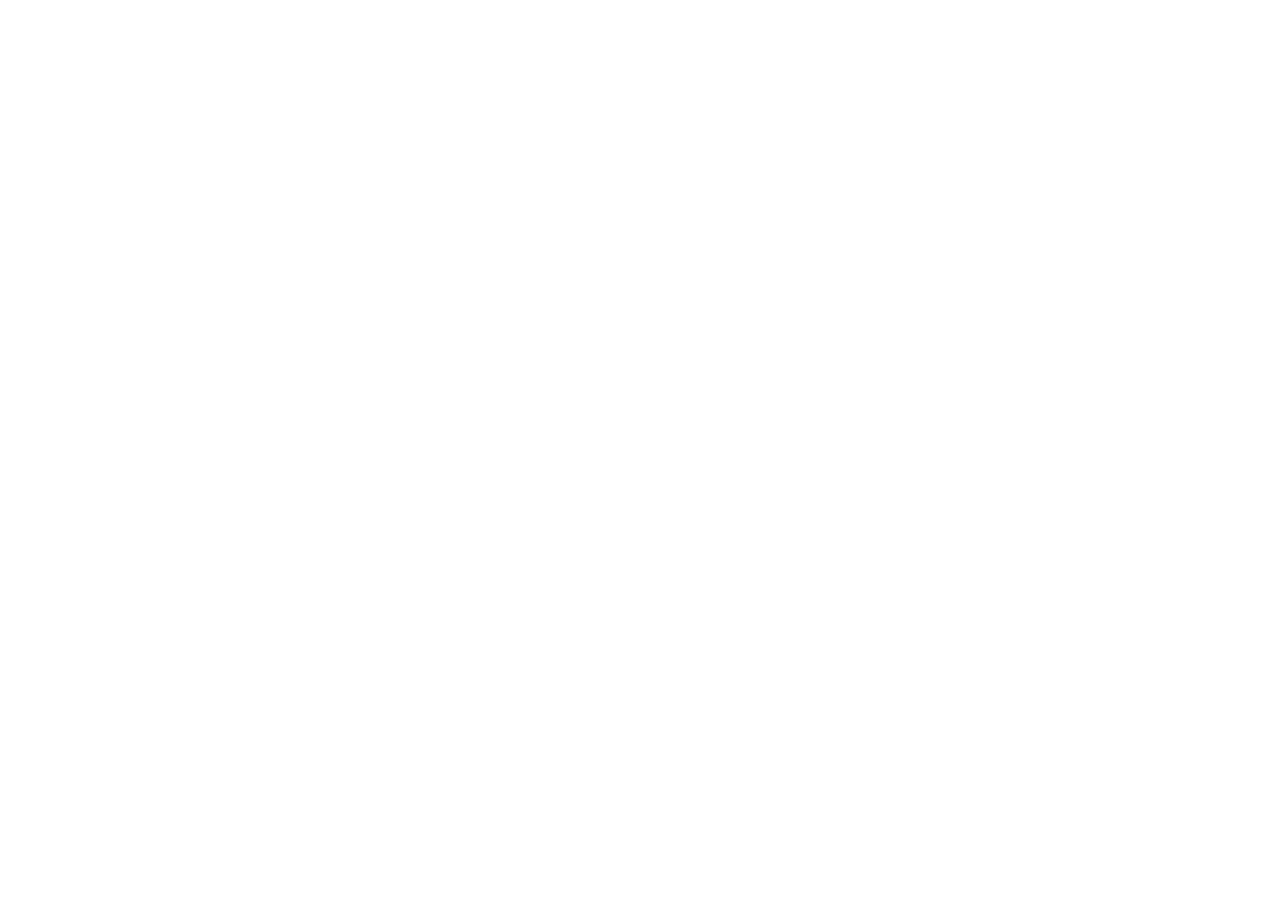
==== add_task.html @ 62737560 "added some data" ====
<!DOCTYPE html>
<html lang="de">
<head>
    <meta charset="UTF-8">
    <meta name="viewport" content="width=device-width, initial-scale=1.0">
    <title>Add Task</title>
    <link rel="stylesheet" href="./styles/standard.css">
    <link rel="stylesheet" href="./styles/fonts.css">
    <link rel="stylesheet" href="./styles/desktop_template.css">
    <link rel="stylesheet" href="./styles/add_task_page_styles/add_task.css">
    <link rel="stylesheet" href="./styles/add_task_page_styles/add_task_mobile.css">
    <link rel="stylesheet" href="./styles/landscape_overlay.css">
    <script src="./scripts/usersData.js"></script>
    <script src="./scripts/desktop_template.js"></script>
    <script src="./scripts/add_task_page/add_task_dropdowns.js"></script>
    <script src="./scripts/add_task_page/add_task_globals.js"></script>
    <script src="./scripts/add_task_page/add_task_helpers.js"></script>
    <script src="./scripts/add_task_page/add_task_main.js"></script>
    <script src="./scripts/add_task_page/add_task_priority.js"></script>
    <script src="./scripts/add_task_page/add_task_subtasks.js"></script>
    <script src="./scripts/add_task_page/add_task_ui.js"></script>
    <script src="./scripts/add_task_page/add_task_validation.js"></script>
    <script src="./scripts/add_task_page/add_task_template.js"></script>
    <link rel="icon" type="image/vnd.icon" href="./assets/img/flaviconJoin.svg">
</head>
<body onload="initAddTaskPage()">   
    <div id="templateSection"></div>
    <script src="./scripts/landscape_overlay.js"></script>
</body>
</html>
---- styles/standard.css ----
* {
    margin: 0;
    scroll-behavior: smooth;
    box-sizing: border-box;
    font-family: 'Inter';
    scrollbar-width: none; /* Firefox */
    -ms-overflow-style: none; /* IE 10+ */
}

*::-webkit-scrollbar {
    display: none; /* Chrome, Safari, Edge */
}


a {
    text-decoration: none;
    color: white;
}

.d-none {
    display: none !important;
}
---- styles/fonts.css ----
/* inter-100 - latin */
@font-face {
    font-display: swap;
    font-family: 'Inter';
    font-style: normal;
    font-weight: 100;
    src: url('../assets/fonts/inter-v18-latin-100.woff2') format('woff2');
}
/* inter-100italic - latin */
@font-face {
    font-display: swap;
    font-family: 'Inter';
    font-style: italic;
    font-weight: 100;
    src: url('../assets/fonts/inter-v18-latin-100italic.woff2') format('woff2');
}
/* inter-200 - latin */
@font-face {
    font-display: swap;
    font-family: 'Inter';
    font-style: normal;
    font-weight: 200;
    src: url('../assets/fonts/inter-v18-latin-200.woff2') format('woff2');
}
/* inter-200italic - latin */
@font-face {
    font-display: swap;
    font-family: 'Inter';
    font-style: italic;
    font-weight: 200;
    src: url('../assets/fonts/inter-v18-latin-200italic.woff2') format('woff2');
}
/* inter-300 - latin */
@font-face {
    font-display: swap;
    font-family: 'Inter';
    font-style: normal;
    font-weight: 300;
    src: url('../assets/fonts/inter-v18-latin-300.woff2') format('woff2');
}
/* inter-300italic - latin */
@font-face {
    font-display: swap;
    font-family: 'Inter';
    font-style: italic;
    font-weight: 300;
    src: url('../assets/fonts/inter-v18-latin-300italic.woff2') format('woff2');
}
/* inter-400 - latin (regular) */
@font-face {
    font-display: swap;
    font-family: 'Inter';
    font-style: normal;
    font-weight: 400;
    src: url('../assets/fonts/inter-v18-latin-regular.woff2') format('woff2');
}
/* inter-400italic - latin (italic) */
@font-face {
    font-display: swap;
    font-family: 'Inter';
    font-style: italic;
    font-weight: 400;
    src: url('../assets/fonts/inter-v18-latin-italic.woff2') format('woff2');
}
/* inter-500 - latin */
@font-face {
    font-display: swap;
    font-family: 'Inter';
    font-style: normal;
    font-weight: 500;
    src: url('../assets/fonts/inter-v18-latin-500.woff2') format('woff2');
}
/* inter-500italic - latin */
@font-face {
    font-display: swap;
    font-family: 'Inter';
    font-style: italic;
    font-weight: 500;
    src: url('../assets/fonts/inter-v18-latin-500italic.woff2') format('woff2');
}
/* inter-600 - latin */
@font-face {
    font-display: swap;
    font-family: 'Inter';
    font-style: normal;
    font-weight: 600;
    src: url('../assets/fonts/inter-v18-latin-600.woff2') format('woff2');
}
/* inter-600italic - latin */
@font-face {
    font-display: swap;
    font-family: 'Inter';
    font-style: italic;
    font-weight: 600;
    src: url('../assets/fonts/inter-v18-latin-600italic.woff2') format('woff2');
}
/* inter-700 - latin */
@font-face {
    font-display: swap;
    font-family: 'Inter';
    font-style: normal;
    font-weight: 700;
    src: url('../assets/fonts/inter-v18-latin-700.woff2') format('woff2');
}
/* inter-700italic - latin */
@font-face {
    font-display: swap;
    font-family: 'Inter';
    font-style: italic;
    font-weight: 700;
    src: url('../assets/fonts/inter-v18-latin-700italic.woff2') format('woff2');
}
/* inter-800 - latin */
@font-face {
    font-display: swap;
    font-family: 'Inter';
    font-style: normal;
    font-weight: 800;
    src: url('../assets/fonts/inter-v18-latin-800.woff2') format('woff2');
}
/* inter-800italic - latin */
@font-face {
    font-display: swap;
    font-family: 'Inter';
    font-style: italic;
    font-weight: 800;
    src: url('../assets/fonts/inter-v18-latin-800italic.woff2') format('woff2');
}
/* inter-900 - latin */
@font-face {
    font-display: swap;
    font-family: 'Inter';
    font-style: normal;
    font-weight: 900;
    src: url('../assets/fonts/inter-v18-latin-900.woff2') format('woff2');
}
/* inter-900italic - latin */
@font-face {
    font-display: swap;
    font-family: 'Inter';
    font-style: italic;
    font-weight: 900;
    src: url('../assets/fonts/inter-v18-latin-900italic.woff2') format('woff2');
}
---- styles/desktop_template.css ----
.complete-template-section {
    min-height: 100vh;
    display: flex;
}

.left-template-section {
    width: 200px;
    background-color: #2A3647;
}

.join-logo {
    padding-top: 64px;
    display: flex;
    justify-content: center;
    width: 100%;
}

.link-to-section {
    display: flex;
    flex-direction: column;
    align-items: center;
    gap: 10px;
    padding-top: 100px;
}

.div-link-section {
    width: 100%;
    display: flex;
    align-items: center;
    justify-content: center;
    height: 46px;
    cursor: pointer;
}

.div-link-section:hover {
    background-color: #33445b;
}

.div-link {
    display: flex;
    justify-content: flex-start;
    align-items: center;
    width: 105px;
    gap: 8px;
    color: #A8A8A8;
}

.add-task-img {
    background-image: url(../assets/img/addTask.svg);
    width: 25px;
    height: 25px;
}

.add-task-img-chosen {
    background-image: url(../assets/img/addTaskWhite.svg);
    width: 25px;
    height: 25px;
}

.summary-img-chosen {
    background-image: url(../assets/img/summaryWhite.svg);
    width: 26px;
    height: 25px;
}

.summary-img {
    background-image: url(../assets/img/summary.svg);
    width: 26px;
    height: 25px;
}

.log-in-img {
    background-image: url(../assets/img/login.svg);
    width: 19.5px;
    height: 19.5px;
}

.chosen-section {
    background-color: #091931;
    color: white !important;
    width: 100%;
    display: flex;
    align-items: center;
    justify-content: center;
    height: 46px;
    cursor: pointer;
}


.board-img {
    background-image: url(../assets/img/board.svg);
    width: 30px;
    height: 29.55px;
}

.board-img-chosen {
    background-image: url(../assets/img/boardWhite.svg);
    width: 30px;
    height: 25.55px;
}

.contacts-img {
    background-image: url(../assets/img/contacts.svg);
    width: 26.5px;
    height: 34px;
}

.contacts-img-chosen {
    background-image: url(../assets/img/contactsWhite.svg);
    width: 24.5px;
    height: 26px;
}

.privacy-legal-section {
    color: #A8A8A8;
    display: flex;
    flex-direction: column;
    width: 100%;
    align-items: center;
    justify-content: flex-end;
    padding-top: 195px;
}

.privacy-legal-section a {
    display: flex;
    align-items: flex-start;
    width: 115px;
    cursor: pointer;
    margin-left: 15px;
    color: #A8A8A8;
}

.privacy-legal-section a:hover {
    color: #29ABE2;
}

.privacy-legal-section .chosen-section a:hover {
    color: #A8A8A8; 
}

.privacy-section a:hover {
    color: #29ABE2;
}

.privacy-section-template {
    height: 47px;
    width: 100%;
    display: flex;
    align-items: center;
    justify-content: center;
}

.legal-section-template {
    height: 47px;
    width: 100%;
    display: flex;
    align-items: center;
    justify-content: center;
}

.legal-section a:hover {
    color: #29ABE2;
}

.span-section {
    width: 100%;
    display: flex;
    justify-content: center;
    align-items: center;
    height: 35px;
}

header {
    color: black;
    width: 100%;
    height: 96px;
    display: flex;
    align-items: center;
    justify-content: space-between;
    box-shadow: 0px 4px 4px 0px #0000001A;
    z-index: 10;
    position: relative;
}

header span {
    margin-left: 150px;
    font-size: 20px;
}

.right-template-section {
    width: calc(100% - 200px);
}

.help-profile-section {
    display: flex;
    align-items: center;
    margin-right: 30px;
    gap: 10px;
    cursor: pointer;
}

.help-profile-section img:hover {
    transform: scale(1.07); 
}

.profile-circle {
    width: 56px;
    height: 56px;
    border: 3px solid #2A3647;
    border-radius: 30px;
    cursor: pointer;
    display: flex;
    align-items: center;
    justify-content: center;
    color: #29ABE2;
    font-size: 16px;
    font-weight: bold;
}

.profile-circle:hover {
    background-color: #0C2E621F;
}

.white {
    color: white !important;
}

.menu-section {
    position: relative;
    z-index: 2;
}

.menu {
    display: flex;
    flex-direction: column;
    justify-content: space-around;
    align-items: center;
    position: absolute;
    background-color: #2A3647;
    width: 160px;
    height: 175px;
    border-radius: 20px 0 20px 20px;
    right: 20px;
}

.menu a {
    width: 138px;
    height: 46px;
    display: flex;
    justify-content: start;
    align-items: center;
    gap: 8px;
    padding: 8px 16px 8px 16px;
    color: #CDCDCD !important;

}

.menu a {
    cursor: pointer;
}

.menu a:hover {
    background-color: #33445b;
}

.join-img-mobile {
    background-image: url(../assets/img/joinLogoMobile.svg);
    width: auto;
    height: auto;
    display: none;
    object-fit: cover;
}

@media (min-width: 320px) {
    .left-template-section {
        position: absolute;
        bottom: 0;
        z-index: 1000;
        width: 100%;

    }

    .privacy-legal-section {
        display: none;
    }

    .link-to-section {
        display: flex;
        gap: 10px;
        height: 65px;
        padding-top: 0;
        flex-direction: row;
    }

    .join-img-mobile {
        background-image: url(../assets/img/joinLogoMobile.svg);
        width: 33px;
        height: 40px;
        left: 0;
        display: flex;
        position: absolute;
        margin-left: 20px;
    }

    .div-link {
        display: flex;
        justify-content: center;
        align-items: center;
        flex-direction: column;
        width: auto;
        gap: 3px;
        color: #A8A8A8;
    }

    .div-link-section:hover {
        background-color: inherit !important; /* Setzt den Hintergrund auf Standard zurück */
    }

    .div-link-span{
        font-size: 12px;
    }

    .chosen-section {
        width: 57px;
        height: 57px;
        border-radius: 10px;
    }

    .add-task-img {
        background-image: url(../assets/img/addTaskMobile.svg);
        width: 25px;
        height: 25px;
    }
    
    .add-task-img-chosen {
        background-image: url(../assets/img/addTaskWhiteMobile.svg);
        width: 25px;
        height: 25px;
    }
    
    .summary-img-chosen {
        background-image: url(../assets/img/summaryWhiteMobile.svg);
        width: 20px;
        height: 20px;
    }
    
    .summary-img {
        background-image: url(../assets/img/summaryMobile.svg);
        width: 20px;
        height: 20px;
    }
    
    .board-img {
        background-image: url(../assets/img/boardMobile.svg);
        width: 25px;
        height: 20.55px;
    }
    
    .board-img-chosen {
        background-image: url(../assets/img/boardWhiteMobile.svg);
        width: 25px;
        height: 20.55px;
    }
    
    .contacts-img {
        background-image: url(../assets/img/contactsMobile.svg);
        width: 21.5px;
        height: 25px;
    }
    
    .contacts-img-chosen {
        background-image: url(../assets/img/contactsWhiteMobile.svg);
        width: 21.5px;
        height: 25px;
    }

    .join-logo {
       display: none;
    }

    .right-template-section {
        width: 100%;
    }

    header {
        height: 65px;
        justify-content: flex-end;
    }

    header span {
display: none;
    }

    .profile-circle {
        width: 40px;
        height: 40px;
        border: 2px solid #2A3647;
    }

    .help-profile-section {
        margin-right: 20px;
    }

    .help-profile-section a {
display: none;
    }
}

@media (min-width: 1200px) {
    .left-template-section {
        width: 200px;
        background-color: #2A3647;
        height: auto;
        position: unset;

    }

    .privacy-legal-section {
        display: block;
    }

    .link-to-section {
        display: flex;
        flex-direction: column;
        align-items: center;
        gap: 10px;
        padding-top: 100px;
        height: auto;
    }

    .div-link-section {
        width: 100%;
        display: flex;
        align-items: center;
        justify-content: center;
        height: 46px;
        cursor: pointer;
    }

    .div-link {
        display: flex;
        justify-content: flex-start;
        align-items: center;
        width: 105px;
        gap: 8px;
        color: #A8A8A8;
        flex-direction: row;
    }

    .div-link-section:hover {
        background-color: #33445b !important;
    }

    .div-link-span{
        font-size: 16px;
    }

    .chosen-section {
        width: 100%;
        height: 46px;
        border-radius: 0;
    }

    .add-task-img {
        background-image: url(../assets/img/addTask.svg);
        width: 25px;
        height: 25px;
    }
    
    .add-task-img-chosen {
        background-image: url(../assets/img/addTaskWhite.svg);
        width: 25px;
        height: 25px;
    }
    
    .summary-img-chosen {
        background-image: url(../assets/img/summaryWhite.svg);
        width: 26px;
        height: 25px;
    }
    
    .summary-img {
        background-image: url(../assets/img/summary.svg);
        width: 26px;
        height: 25px;
    }
    
    .board-img {
        background-image: url(../assets/img/board.svg);
        width: 30px;
        height: 29.55px;
    }
    
    .board-img-chosen {
        background-image: url(../assets/img/boardWhite.svg);
        width: 30px;
        height: 25.55px;
    }
    
    .contacts-img {
        background-image: url(../assets/img/contacts.svg);
        width: 26.5px;
        height: 34px;
    }
    
    .contacts-img-chosen {
        background-image: url(../assets/img/contactsWhite.svg);
        width: 24.5px;
        height: 26px;
    }

    .join-logo {
        display: flex;
     }

     .chosen-section {
        justify-content: center;
    }

    .join-img-mobile {
        display: none;
    }

    .right-template-section {
        width: calc(100% - 200px);
    }

    header {
        height: 96px;
        justify-content: space-between;
    }

    header span {
display: flex;
    }

    .profile-circle {
        width: 56px;
        height: 56px;
        border: 3px solid #2A3647;
    }

    .help-profile-section {
        margin-right: 30px;
    }

    .help-profile-section a {
display: flex;
    }
}
---- styles/add_task_page_styles/add_task.css ----
.new-section {
    background-color: #F6F7F8;
    height: calc(100vh - 96px)
}

.add-task-headline {
    font-weight: bold;
    font-size: 50px;
}

.add-task-section {
    display: flex;
    flex-direction: column;
    padding-top: 25px;
    padding-left: 75px;
}

.input-order {
    display: flex;
    flex-direction: column;
    width: 340px;
}

.input-order input {
    border-radius: 10px;
    padding: 12px 21px;
    font-size: 17px;
    border: 1px solid lightgray;
}

.task-detail-section {
    display: flex;
    width: 761px;
    height: 565px;
}

.input-order input:focus {
    border: 1px solid #5FC0E9;
    outline: none;
}

.task-details-left {
    display: flex;
    flex-direction: column;
    gap: 25px;
}

.description-input {
    height: 120px;
    border-radius: 10px;
    padding: 12px 21px;
    font-size: 17px;
    border: 1px solid lightgray;
    resize: none;
}

.description-input:focus {
    border: 1px solid #5FC0E9;
    outline: none;
}

.assigned-to-section {
    cursor: pointer;
    display: flex;
    justify-content: space-between;
    align-items: center;
    width: 340px;
    background-color: white;
    border-radius: 10px;
    border: 1px solid lightgray;
}

.blue-border {
    border: 1px solid #29ABE2 !important; 
}

.assigned-to-section input {
    border: none;
    width: 300px;
    cursor: pointer;
}

.assigned-to-section input::placeholder {
    color: black;
}

.assigned-to-section input:focus {
    border: none;
}

.assigned-to-section input:focus::placeholder {
    color: gray;
}

.dropDown-img {
    display: flex;
    margin-right: 15px;
}

.dropDown-img:hover {
    background-color: lightgray;
    border-radius: 30px;
}

.drop-down-section {
    width: 340px;
    max-height: 165px;
    background-color: white;
    overflow: auto;
    overflow-x: hidden;
    border-radius: 10px;
    display: flex;
    flex-direction: column;
    gap: 1px;
}

.drop-down-section::-webkit-scrollbar, 
.created-subtask::-webkit-scrollbar {
    display: block; 
    width: 8px; 
}

.drop-down-section::-webkit-scrollbar-thumb, 
.created-subtask::-webkit-scrollbar-thumb {
    background-color: #c1c1c1; 
    border-radius: 4px; 
}

.drop-down-section::-webkit-scrollbar-thumb:hover, 
.created-subtask::-webkit-scrollbar-thumb:hover {
    background-color: #a0a0a0; 
}

.drop-down-section, 
.created-subtask {
    scrollbar-width: thin; 
    scrollbar-color: #c1c1c1 transparent; 
}

.assigned-to-name {
    display: flex;
    justify-content: space-between;
    align-items: center;
    height: 55px;
    width: 332px;
    padding: 7px 16px;
    cursor: pointer;
    border-radius: 10px;
}

.assigned-to-name:hover {
    background-color: lightgray;
}

.checked-assigned-to {
    background-color: #2A3647 !important;
    display: flex;
    justify-content: space-between;
    align-items: center;
    height: 55px;
    width: 332px;
    padding: 7px 16px;
    cursor: pointer;
    color: white;
    border-radius: 10px;
}

.checked-assigned-to:hover {
    background-color: #091931 !important;
}

.name-section {
    display: flex;
    gap: 15px;
    align-items: center;
}

.name-circle {
    width: 42px;
    height: 42px;
    border-radius: 50%;
    display: flex;
    align-items: center;
    justify-content: center;
    border: 3px solid white;
    color: white; 
    box-shadow: 0px 4px 6px rgba(0, 0, 0, 0.05);
}

.red-star {
    color: red;
}

.choosen-names {
    display: flex;
    width: 340px;
    flex-wrap: wrap;
    padding-left: 16px;
    padding-right: 16px;
}

.task-seperator {
    width: 1px;
    height: 565px;
    margin-left: 40px;
    margin-right: 40px;
    background-color: #D1D1D1;
}

.task-details-right {
    display: flex;
    flex-direction: column;
    gap: 25px;
}

.prio-section {
    display: flex;
    flex-direction: column;
    gap: 8px;
}

.prio-levels {
    display: flex;
    width: 340px;
    gap: 8px;
}

.prio-levels img {
    width: 17px;
    height: 12px;
}

.prio-urgent {
    background-color: white;
    width: 110px;
    height: 40px;
    border-radius: 10px;
    padding: 16px 10px;
    display: flex;
    align-items: center;
    justify-content: center;
    gap: 8px;
    box-shadow: 0px 0px 4px 0px #0000001A;
    cursor: pointer;
}

.prio-urgent-chosen {
    background-color: #FF3D00;
    color: white;
    width: 110px;
    height: 40px;
    border-radius: 10px;
    padding: 16px 10px;
    display: flex;
    align-items: center;
    justify-content: center;
    gap: 8px;
    cursor: pointer;
}

.prio-urgent:hover {
    box-shadow: 0px 4px 4px 0px #00000040;
}

.prio-medium {
    font-weight: 500;
    background-color: white;
    width: 110px;
    height: 40px;
    border-radius: 10px;
    padding: 16px 10px;
    display: flex;
    align-items: center;
    justify-content: center;
    gap: 8px;
    box-shadow: 0px 0px 4px 0px #0000001A;
    cursor: pointer;
}

.prio-medium:hover {
    box-shadow: 0px 4px 4px 0px #00000040;
}

.prio-medium-chosen {
    color: white;
    font-weight: 500;
    background-color: #FFA800;
    width: 110px;
    height: 40px;
    border-radius: 10px;
    padding: 16px 10px;
    display: flex;
    align-items: center;
    justify-content: center;
    gap: 8px;
    cursor: pointer;
}

.prio-low {
    background-color: white;
    width: 110px;
    height: 40px;
    border-radius: 10px;
    padding: 16px 10px;
    display: flex;
    align-items: center;
    justify-content: center;
    gap: 8px;
    box-shadow: 0px 0px 4px 0px #0000001A;
    cursor: pointer;
}

.prio-low-chosen {
    background-color: #7AE229;
    color: white;
    width: 110px;
    height: 40px;
    border-radius: 10px;
    padding: 16px 10px;
    display: flex;
    align-items: center;
    justify-content: center;
    gap: 8px;
    box-shadow: 0px 0px 4px 0px #0000001A;
    cursor: pointer;
}

.prio-low:hover {
    box-shadow: 0px 4px 4px 0px #00000040;
}

.subtask-section {
    cursor: pointer;
    display: flex;
    justify-content: space-between;
    align-items: center;
    width: 340px;
    background-color: white;
    border-radius: 10px;
    border: 1px solid lightgray;
}

.subtask-section input {
    border: none;
    width: 271px;
    cursor: pointer;
}

.subtask-section input:focus {
    border: none;
}

.add-subtask-img {
    display: flex;
    align-items: center;
    justify-content: center;
    margin-right: 15px;
    width: 24px;
    height: 24px;
}

.add-subtask-img img {
    width: 14px;
    height: 14px;
}

.add-subtask-img:hover {
    background-color: lightgray;
    border-radius: 30px;
}

.created-subtask {
    width: 340px;
    display: flex;
    flex-direction: column;
    gap: 8px;
    overflow: auto;
    height: 80px;
}

.task-bullet-point {
    display: flex;
    justify-content: space-between;
    align-items: center;
    gap: 2px;
    border-bottom: transparent 1px solid;
    padding-left: 12px;
    padding-right: 12px;
    height: 30px;
}

.task-bullet-point:hover {
    background-color: lightgray;
}

.edit-trash-section {
    display: flex;
    gap: 8px;
}

.edit-trash-section img {
    width: 18px;
    height: 18px;
    cursor: pointer;
}

.seperator-edit-trash {
    width: 1px;
    height: 18px;
    background-color: #A8A8A8;
}

.category-section {
    cursor: pointer;
    display: flex;
    justify-content: space-between;
    align-items: center;
    width: 340px;
    background-color: white;
    border-radius: 10px;
    border: 1px solid lightgray;
    height: 48px;
    padding-top: 12px;
    padding-bottom: 12px;
    padding-left: 18px;
}

.category-section input {
    border: none;
}

.category-section input:focus {
    border: none;
}

.category-drop-down-section {
    width: 340px;
    height: 90px;
    background-color: white;
    overflow: auto;
    overflow-x: hidden;
    border-radius: 10px;
}

.category-name {
    display: flex;
    justify-content: space-between;
    align-items: center;
    height: 45px;
    width: 340px;
    padding: 7px 16px;
    cursor: pointer;
}

.category-name:hover {
    background-color: lightgray;
}

.clear-button {
    height: 40px;
    border-radius: 8px;
    border: 1px solid #2A3647;
    display: flex;
    justify-content: center;
    align-items: center;
    font-size: 20px;
    font-weight: 700;
    padding: 15px 24px 15px 24px;
    color: #2A3647;
    cursor: pointer;
    width: 110px;
    gap: 5px;
}

.clear-button img {
    width: 24px;
    height: 24px;
}

.clear-button:hover {
    color: #29ABE2;
    border-color: #29ABE2;
    box-shadow: 0px 2px 4px rgba(0, 0, 0, 0.3);
}

.create-button {
    width: 160px;
    height: 40px;
    color: white;
    background-color: #2A3647;
    border-radius: 8px;
    display: flex;
    justify-content: center;
    align-items: center;
    font-size: 20px;
    font-weight: 700;
    cursor: pointer;
    gap: 5px;
}

.create-button img {
    width: 24px;
    height: 24px;
}

.create-button:hover {
    background-color: #29ABE2;
    box-shadow: 0px 2px 4px rgba(0, 0, 0, 0.3);
}

.add-task-button {
    display: flex;
    gap: 10px;
}

.field-required-clear-create-button-section {
    display: flex;
    align-items: center;
    width: 764px;
    justify-content: space-between;
    margin-top: 10px;
    margin-left: 75px;
}

.hl-and-red-star {
    margin-bottom: 7px;
}

.d-none {
    display: none;
}

.alert-message {
    color: #FF8190;
    font-size: 12px;
}

.hide-alert-message {
    color: #F6F7F8;
}

.mar-right {
    margin-right: 200px;
    transition: margin 0.5s ease; 
}

.mar-left {
    margin-left: 200px;
    transition: margin 0.5s ease; 
}

.show-subtask-input-icons {
    display: flex;
    align-items: center;
    gap: 2px;
    margin-right: 13px;
}

.subtask-check-container {
    cursor: pointer;
    width: 24px;
    height: 24px;
    display: flex;
    align-items: center;
    justify-content: center;
}

.subtask-close-container {
    cursor: pointer;
    width: 24px;
    height: 24px;
    display: flex;
    align-items: center;
    justify-content: center;
}
.subtask-close-container:hover {
    background-color: lightgray;
    border-radius: 30px;
}

.subtask-check-container:hover {
    background-color: lightgray;
    border-radius: 30px;
}

.subtaskSeparator {
    width: 1px;
    height: 24px;
    background-color: #A8A8A8;
}

.subtask-edit-point-section {
    height: 30px;
    width: 340px;
    background-color: white;
}

.subtask-edit-point {
    display: flex;
    border-bottom: 1px solid #29ABE2;
    align-items: center;
    justify-content: space-between;
}

.subtask-edit-icons {
    display: flex;
    gap: 8px;
    align-items: center;
    margin-right: 15px;
}

div .subtask-input-edit {
    height: 30px !important;
    outline: none;
    border: none;
}

.edit-trash-icon {
    cursor: pointer;
}

.edit-check-icon {
    cursor: pointer;
}

.custom-checkbox {
	appearance: none;
	-webkit-appearance: none;
	-moz-appearance: none;
	width: 24px;
	height: 24px;
	overflow: hidden;
	border: none;
	padding: 0; 
	margin: 0; 
	display: inline-flex;
	align-items: center;
	justify-content: center;
    border: none !important;
}

.custom-checkbox::after {
	content: url('../../assets/img/checkboxEmpty.svg');
	width: 24px; 
	height: 24px; 
	display: inline-block;
}

.custom-checkbox:checked::after {
	content: url('../../assets/img/checkboxCheckedWhite.svg');
	width: 24px; 
	height: 24px; 
	display: inline-block;
}

.success-sign-up-overlay {
    position: absolute;
    top: 0;
    left: 0;
    right: 0;
    bottom: 0;
    background-color: rgba(255, 255, 255, 0.5);
    display: flex;
    justify-content: center;
    align-items: center;
    overflow: hidden;
    z-index: 2000;
}

.success-icon-section {
    display: flex;
    align-items: center;
    justify-content: center;
    width: 312px;
    height: 74px;
    background-color: #2A3647;
    border-radius: 20px;
    color: white;
    position: absolute;
    bottom: 50%; 
    font-weight: 700;
    transform: translateY(100vh); 
    animation: slideIn 1.25s ease-out forwards; 
    gap: 10px;
}

@keyframes slideIn {
    from {
        transform: translateY(100vh); 
    }
    to {
        transform: translateY(0); 
    }
}
---- styles/add_task_page_styles/add_task_mobile.css ----
@media (min-width: 320px) {
    html, body {
        overflow-x: hidden; 
        overflow-y: auto; 
        margin: 0;
        padding: 0;
    }

    .subtask-edit-point-section {
        width: 100%;
    }

    .add-task-section {
        padding-top: 20px;
        padding-left: 0px;
        align-items: center;
    }

    .add-task-headline {
        width: 300px;
        display: flex;
        align-items: flex-start;
    }

    .task-detail-section {
        flex-direction: column;
        width: auto;
        height: 360px;
        overflow: auto;
        align-items: center;
    }

    .input-order {
        width: 300px;
    }

    .input-order input {
        height: 35px;
    }

    .description-input {
        height: 75px;
    }

    .assigned-to-section {
        width: 300px;
    }

    .choosen-names {
        width: 300px;
    }

    .drop-down-section {
        width: 300px;
        max-height: 105px;
    }

    .checked-assigned-to {
        height: 35px;
        width: 300px;
    }

    .assigned-to-name {
        height: 35px;
        width: 300px;
    }

    .name-circle {
        width: 30px;
        height: 30px;
        border: 2px solid white;
    }

    .name-circle span {
        font-size: 12px;
    }

    .task-seperator {
        display: none;
    }

    .prio-levels {
        width: 300px;
    }

    .prio-urgent {
        height: 35px;
    }

    .prio-urgent-chosen {
        height: 35px;
    }

    .prio-medium {
        height: 35px;
    }

    .prio-medium-chosen {
        height: 35px;
    }

    .prio-low {
        height: 35px;
    }

    .prio-low-chosen {
        height: 35px;
    }

    .category-section {
        width: 300px;
        height: 35px;
        padding-top: 12px;
        padding-bottom: 12px;
        padding-left: 18px;
    }

    .category-drop-down-section {
        width: 300px;
        height: 70px;
    }

    .category-name {
        height: 35px;
        width: 300px;
    }

    .subtask-section {
        width: 300px;
    }

    .created-subtask {
        width: 300px;
        height: 52px;
    }

    .fieldRequiredSection {
        display: none;
    }

    .field-required-clear-create-button-section {
        width: 100%;
        margin-top: 0px;
        margin-left: 0px;
        position: absolute;
        bottom: 0;
        height: 50px;
        display: flex;
        align-items: center;
        justify-content: center;
        background-color: #F6F7F8;
    }

    .new-section {
        background-color: #F6F7F8;
        height: calc(100vh - 130px);
        position: relative;
    }
}

@media (min-width: 600px) {

    .add-task-headline {
        width: 500px;
        display: flex;
        align-items: flex-start;
    }

    .input-order {
        width: 500px;
    }

    .assigned-to-section {
        width: 500px;
    }

    .drop-down-section {
        width: 500px;
    }

    .checked-assigned-to {
        width: 500px;
    }

    .assigned-to-name {
        width: 500px;
    }

    .choosen-names {
        width: 500px;
    }

    .task-detail-section {
        height: 685px;
    }

    .task-details-right {
        gap: 20px;
        margin-top: 10px;
    }

    .task-details-left {
        gap: 20px;
        margin-top: 10px;
    }

    .prio-levels {
        width: 500px;
        display: flex;
        justify-content: space-between;
    }

    .category-section {
        width: 500px;
    }

    .category-drop-down-section {
        width: 500px;
        height: 70px;
    }

    .subtask-section {
        width: 500px;
    }

    .created-subtask {
        width: 500px;
    }

    .add-task-button {
        gap: 40px;
        padding-bottom: 0px;
    }
}

@media  (min-width: 1200px) {
    .add-task-section {
        padding-top: 25px;
        padding-left: 75px;
        align-items: flex-start;
    }

    .task-detail-section {
        width: 863px;
        height: 565px;
        flex-direction: row;
        overflow: hidden;
        align-items: flex-start;
        padding-top: 25px;
        gap: 50px;
    }

    .task-seperator {
        display: flex;
    }

    .task-details-left {
        gap: 50px;
        margin-top: 0px;
    }

    .input-order {
        width: 340px;
    }

    .input-order input {
        height: auto;
    }

    .description-input {
        height: 120px;
    }

    .assigned-to-section {
        width: 340px;
    }

    .choosen-names {
        width: 340px;
    }

    .name-circle {
        width: 42px;
        height: 42px;
        border: 3px solid white;
    }

    .name-circle span {
        font-size: 16px;
    }

    .drop-down-section {
        width: 340px;
    }

    .checked-assigned-to {
        height: 55px;
        width: 332px;
    }

    .assigned-to-name {
        height: 55px;
        width: 332px;
    }

    .task-details-right {
        gap: 50px;
        margin-top: 0;
    }

    .prio-levels {
        width: 340px;
    }

    .prio-urgent {
        height: 40px;
    }

    .prio-urgent-chosen {
        height: 40px;
    }

    .prio-medium {
        height: 40px;
    }

    .prio-medium-chosen {
        height: 40px;
    }

    .prio-low {
        height: 40px;
    }

    .prio-low-chosen {
        height: 40px;
    }

    .category-section {
        width: 340px;
        height: 48px;
    }

    .category-drop-down-section {
        width: 340px;
        height: 90px;
    }

    .category-name {
        height: 45px;
        width: 340px;
    }

    .subtask-section {
        width: 340px;
    }

    .created-subtask {
        width: 340px;
        height: 80px;
    }

    .fieldRequiredSection {
        display: flex;
    }

    .add-task-button {
        gap: 10px;
        padding-bottom: 0px;
    }

    .field-required-clear-create-button-section {
        width: 934px;
        position: unset;
        justify-content: space-between;
        padding-left: 75px;
        padding-top: 25px;
    }

    .new-section {
        background-color: #F6F7F8;
        height: calc(100vh - 96px);
        position: relative;
    }
}

@media (min-width: 1600px) {
    .add-task-headline {
        font-size: 65px;
    }

    .input-order {
        width: 450px;
    }

    .assigned-to-section {
        width: 450px;
    }

    .choosen-names {
        width: 450px;
    }

    .checked-assigned-to {
        width: 450px;
    }

    .drop-down-section {
        width: 450px;
    }

    .assigned-to-name {
        width: 450px;
    }

    .subtask-section {
        width: 450px;
    }

    .task-detail-section {
        width: 1183px;
        gap: 100px;
    }

    .prio-levels {
        width: 450px;
    }

    .category-section {
        width: 450px;
    }

    .category-drop-down-section {
        width: 450px;
    }

    .created-subtask {
        width: 450px;
    }

    .subtask-edit-point-section {
        width: 450px;
    }

    .field-required-clear-create-button-section {
        width: 1259px;
    }
}
---- styles/landscape_overlay.css ----
/* ========== ALLGEMEINE STYLES ========== */
body, html {
    margin: 0; 
    padding: 0;
    font-family: sans-serif;
  }
  .content {
    max-width: 700px;
    margin: 50px auto;
    text-align: center;
  }
  
  /* ========== OVERLAY FÜR LANDSCAPE ========== */
  .rotate-overlay {
    position: fixed;
    top: 0; 
    left: 0;
    right: 0;
    bottom: 0;
    
    /* Vollständig blickdicht, aber mit schickem Hintergrundverlauf */
    background: linear-gradient(
      135deg, 
      rgba(0, 20, 60, 1) 0%, 
      rgba(0, 0, 0, 1) 100%
    );
  
    display: flex;
    align-items: center;
    justify-content: center;
    text-align: center;
    z-index: 9999;
    padding: 20px;
    /* leichte Fade-in Animation */
    animation: fadeIn 0.4s ease forwards;
  }
  
  /* Container für Text & Icon */
  .rotate-message {
    background-color: rgba(255, 255, 255, 0.07);
    border: 1px solid rgba(255, 255, 255, 0.15);
    border-radius: 12px;
    padding: 30px 20px;
    max-width: 300px;
    backdrop-filter: blur(4px);
  }
  
  /* Bei kleinen Displays darf das Box-Design ruhig breiter sein */
  @media (max-width: 400px) {
    .rotate-message {
      width: 90%;
      max-width: none;
    }
  }
  
  /* Text-Styling */
  .rotate-message h2 {
    color: #fff;
    margin: 0 0 10px;
  }
  .rotate-message p {
    color: #ddd;
    font-size: 0.95rem;
    line-height: 1.4;
  }
  
  /* Overlay beim Start ausgeblendet */
  .hide {
    display: none;
  }
  
  /* Fade-In Keyframes */
  @keyframes fadeIn {
    from { opacity: 0; }
    to   { opacity: 1; }
  }
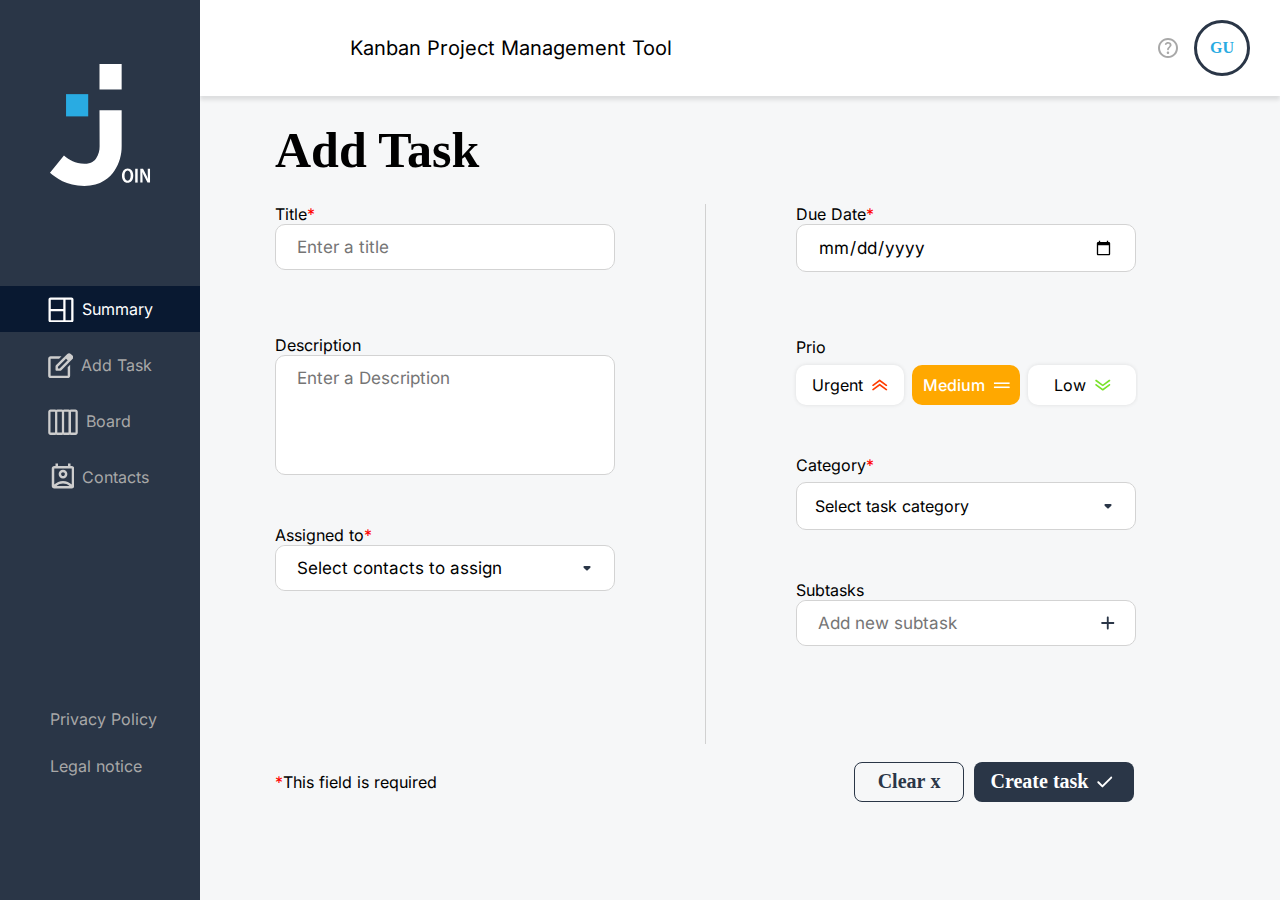
==== commit 4adb5e7e: "worked on prioritys" ====
--- a/add_task.html
+++ b/add_task.html
@@ -1,17 +1,19 @@
 <!DOCTYPE html>
 <html lang="de">
-<head>
-    <meta charset="UTF-8">
-    <meta name="viewport" content="width=device-width, initial-scale=1.0">
+  <head>
+    <meta charset="UTF-8" />
+    <meta name="viewport" content="width=device-width, initial-scale=1.0" />
     <title>Add Task</title>
-    <link rel="stylesheet" href="./styles/standard.css">
-    <link rel="stylesheet" href="./styles/fonts.css">
-    <link rel="stylesheet" href="./styles/desktop_template.css">
-    <link rel="stylesheet" href="./styles/add_task_page_styles/add_task.css">
-    <link rel="stylesheet" href="./styles/add_task_page_styles/add_task_mobile.css">
-    <link rel="stylesheet" href="./styles/landscape_overlay.css">
-    <script src="./scripts/usersData.js"></script>
-    <script src="./scripts/desktop_template.js"></script>
+    <link rel="stylesheet" href="./styles/standard.css" />
+    <link rel="stylesheet" href="./styles/fonts.css" />
+    <link rel="stylesheet" href="./styles/desktop_template.css" />
+    <link rel="stylesheet" href="./styles/add_task_page_styles/add_task.css" />
+    <link
+      rel="stylesheet"
+      href="./styles/add_task_page_styles/add_task_mobile.css"
+    />
+    <link rel="stylesheet" href="./styles/landscape_overlay.css" />
+    <!-- <script src="./scripts/usersData.js"></script>
     <script src="./scripts/add_task_page/add_task_dropdowns.js"></script>
     <script src="./scripts/add_task_page/add_task_globals.js"></script>
     <script src="./scripts/add_task_page/add_task_helpers.js"></script>
@@ -19,12 +21,19 @@
     <script src="./scripts/add_task_page/add_task_priority.js"></script>
     <script src="./scripts/add_task_page/add_task_subtasks.js"></script>
     <script src="./scripts/add_task_page/add_task_ui.js"></script>
-    <script src="./scripts/add_task_page/add_task_validation.js"></script>
+    <script src="./scripts/add_task_page/add_task_validation.js"></script> -->
+    <script src="./scripts/desktop_template.js"></script>
     <script src="./scripts/add_task_page/add_task_template.js"></script>
-    <link rel="icon" type="image/vnd.icon" href="./assets/img/flaviconJoin.svg">
-</head>
-<body onload="initAddTaskPage()">   
+    <script src="./scripts/add_task/render_page.js"></script>
+    <script src="./scripts/add_task/chose_priority.js"></script>
+    <link
+      rel="icon"
+      type="image/vnd.icon"
+      href="./assets/img/flaviconJoin.svg"
+    />
+  </head>
+  <body onload="initAddTaskPage()">
     <div id="templateSection"></div>
     <script src="./scripts/landscape_overlay.js"></script>
-</body>
+  </body>
 </html>
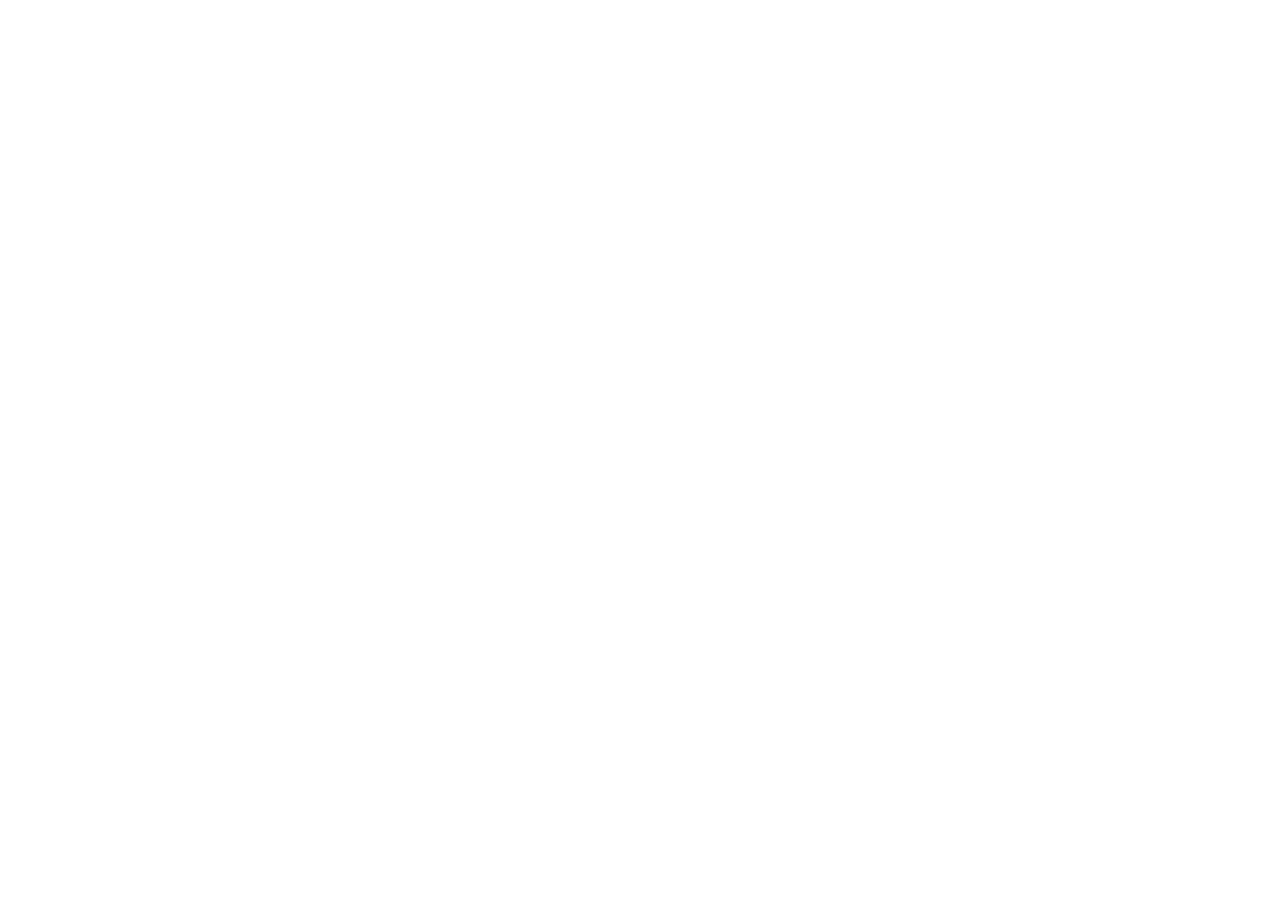
==== commit 34dfe609: "changed Firebase URL" ====
--- a/add_task.html
+++ b/add_task.html
@@ -13,18 +13,16 @@
       href="./styles/add_task_page_styles/add_task_mobile.css"
     />
     <link rel="stylesheet" href="./styles/landscape_overlay.css" />
-    <!-- <script src="./scripts/usersData.js"></script>
+
+    <script src="./scripts/usersData.js"></script>
     <script src="./scripts/add_task_page/add_task_dropdowns.js"></script>
-    <script src="./scripts/add_task_page/add_task_globals.js"></script>
     <script src="./scripts/add_task_page/add_task_helpers.js"></script>
     <script src="./scripts/add_task_page/add_task_main.js"></script>
-    <script src="./scripts/add_task_page/add_task_priority.js"></script>
     <script src="./scripts/add_task_page/add_task_subtasks.js"></script>
     <script src="./scripts/add_task_page/add_task_ui.js"></script>
-    <script src="./scripts/add_task_page/add_task_validation.js"></script> -->
+    <script src="./scripts/add_task_page/add_task_validation.js"></script>
     <script src="./scripts/desktop_template.js"></script>
     <script src="./scripts/add_task_page/add_task_template.js"></script>
-    <script src="./scripts/add_task/render_page.js"></script>
     <script src="./scripts/add_task/chose_priority.js"></script>
     <link
       rel="icon"
--- a/styles/desktop_template.css
+++ b/styles/desktop_template.css
@@ -1,550 +1,545 @@
 .complete-template-section {
-    min-height: 100vh;
-    display: flex;
+  min-height: 100vh;
+  display: flex;
 }
 
 .left-template-section {
+  width: 200px;
+  background-color: #2a3647;
+}
+
+.join-logo {
+  padding-top: 64px;
+  display: flex;
+  justify-content: center;
+  width: 100%;
+}
+
+.link-to-section {
+  display: flex;
+  flex-direction: column;
+  align-items: center;
+  gap: 10px;
+  padding-top: 100px;
+}
+
+.div-link-section {
+  width: 100%;
+  display: flex;
+  align-items: center;
+  justify-content: center;
+  height: 46px;
+  cursor: pointer;
+}
+
+.div-link-section:hover {
+  background-color: #33445b;
+}
+
+.div-link {
+  display: flex;
+  justify-content: flex-start;
+  align-items: center;
+  width: 105px;
+  gap: 8px;
+  color: #a8a8a8;
+}
+
+.add-task-img {
+  background-image: url(../assets/img/addTask.svg);
+  width: 25px;
+  height: 25px;
+}
+
+.add-task-img-chosen {
+  background-image: url(../assets/img/addTaskWhite.svg);
+  width: 25px;
+  height: 25px;
+}
+
+.summary-img-chosen {
+  background-image: url(../assets/img/summaryWhite.svg);
+  width: 26px;
+  height: 25px;
+}
+
+.summary-img {
+  background-image: url(../assets/img/summary.svg);
+  width: 26px;
+  height: 25px;
+}
+
+.log-in-img {
+  background-image: url(../assets/img/login.svg);
+  width: 19.5px;
+  height: 19.5px;
+}
+
+.chosen-section {
+  background-color: #091931;
+  color: white !important;
+  width: 100%;
+  display: flex;
+  align-items: center;
+  justify-content: center;
+  height: 46px;
+  cursor: pointer;
+}
+
+.board-img {
+  background-image: url(../assets/img/board.svg);
+  width: 30px;
+  height: 29.55px;
+}
+
+.board-img-chosen {
+  background-image: url(../assets/img/boardWhite.svg);
+  width: 30px;
+  height: 25.55px;
+}
+
+.contacts-img {
+  background-image: url(../assets/img/contacts.svg);
+  width: 26.5px;
+  height: 34px;
+}
+
+.contacts-img-chosen {
+  background-image: url(../assets/img/contactsWhite.svg);
+  width: 24.5px;
+  height: 26px;
+}
+
+.privacy-legal-section {
+  color: #a8a8a8;
+  display: flex;
+  flex-direction: column;
+  width: 100%;
+  align-items: center;
+  justify-content: flex-end;
+  padding-top: 195px;
+}
+
+.privacy-legal-section a {
+  display: flex;
+  align-items: flex-start;
+  width: 115px;
+  cursor: pointer;
+  margin-left: 15px;
+  color: #a8a8a8;
+}
+
+.privacy-legal-section a:hover {
+  color: #29abe2;
+}
+
+.privacy-legal-section .chosen-section a:hover {
+  color: #a8a8a8;
+}
+
+.privacy-section a:hover {
+  color: #29abe2;
+}
+
+.privacy-section-template {
+  height: 47px;
+  width: 100%;
+  display: flex;
+  align-items: center;
+  justify-content: center;
+}
+
+.legal-section-template {
+  height: 47px;
+  width: 100%;
+  display: flex;
+  align-items: center;
+  justify-content: center;
+}
+
+.legal-section a:hover {
+  color: #29abe2;
+}
+
+.span-section {
+  width: 100%;
+  display: flex;
+  justify-content: center;
+  align-items: center;
+  height: 35px;
+}
+
+header {
+  color: black;
+  width: 100%;
+  height: 96px;
+  display: flex;
+  align-items: center;
+  justify-content: space-between;
+  box-shadow: 0px 4px 4px 0px #0000001a;
+  z-index: 10;
+  position: relative;
+}
+
+header span {
+  margin-left: 150px;
+  font-size: 20px;
+}
+
+.right-template-section {
+  width: calc(100% - 200px);
+}
+
+.help-profile-section {
+  display: flex;
+  align-items: center;
+  margin-right: 30px;
+  gap: 10px;
+}
+
+.help-profile-section img:hover {
+  transform: scale(1.07);
+}
+
+.profile-circle {
+  width: 56px;
+  height: 56px;
+  border: 3px solid #2a3647;
+  border-radius: 30px;
+  cursor: pointer;
+  display: flex;
+  align-items: center;
+  justify-content: center;
+  color: #29abe2;
+  font-size: 16px;
+  font-weight: bold;
+}
+
+.profile-circle:hover {
+  background-color: #0c2e621f;
+}
+
+.white {
+  color: white !important;
+}
+
+.menu-section {
+  position: relative;
+  z-index: 2;
+}
+
+.menu {
+  display: flex;
+  flex-direction: column;
+  justify-content: space-around;
+  align-items: center;
+  position: absolute;
+  background-color: #2a3647;
+  width: 160px;
+  height: 175px;
+  border-radius: 20px 0 20px 20px;
+  right: 20px;
+}
+
+.menu a {
+  width: 138px;
+  height: 46px;
+  display: flex;
+  justify-content: start;
+  align-items: center;
+  gap: 8px;
+  padding: 8px 16px 8px 16px;
+  color: #cdcdcd !important;
+}
+
+.menu a {
+  cursor: pointer;
+}
+
+.menu a:hover {
+  background-color: #33445b;
+}
+
+.join-img-mobile {
+  background-image: url(../assets/img/joinLogoMobile.svg);
+  width: auto;
+  height: auto;
+  display: none;
+  object-fit: cover;
+}
+
+@media (min-width: 320px) {
+  .left-template-section {
+    position: absolute;
+    bottom: 0;
+    z-index: 1000;
+    width: 100%;
+  }
+
+  .privacy-legal-section {
+    display: none;
+  }
+
+  .link-to-section {
+    display: flex;
+    gap: 10px;
+    height: 65px;
+    padding-top: 0;
+    flex-direction: row;
+  }
+
+  .join-img-mobile {
+    background-image: url(../assets/img/joinLogoMobile.svg);
+    width: 33px;
+    height: 40px;
+    left: 0;
+    display: flex;
+    position: absolute;
+    margin-left: 20px;
+  }
+
+  .div-link {
+    display: flex;
+    justify-content: center;
+    align-items: center;
+    flex-direction: column;
+    width: auto;
+    gap: 3px;
+    color: #a8a8a8;
+  }
+
+  .div-link-section:hover {
+    background-color: inherit !important; /* Setzt den Hintergrund auf Standard zurück */
+  }
+
+  .div-link-span {
+    font-size: 12px;
+  }
+
+  .chosen-section {
+    width: 57px;
+    height: 57px;
+    border-radius: 10px;
+  }
+
+  .add-task-img {
+    background-image: url(../assets/img/addTaskMobile.svg);
+    width: 25px;
+    height: 25px;
+  }
+
+  .add-task-img-chosen {
+    background-image: url(../assets/img/addTaskWhiteMobile.svg);
+    width: 25px;
+    height: 25px;
+  }
+
+  .summary-img-chosen {
+    background-image: url(../assets/img/summaryWhiteMobile.svg);
+    width: 20px;
+    height: 20px;
+  }
+
+  .summary-img {
+    background-image: url(../assets/img/summaryMobile.svg);
+    width: 20px;
+    height: 20px;
+  }
+
+  .board-img {
+    background-image: url(../assets/img/boardMobile.svg);
+    width: 25px;
+    height: 20.55px;
+  }
+
+  .board-img-chosen {
+    background-image: url(../assets/img/boardWhiteMobile.svg);
+    width: 25px;
+    height: 20.55px;
+  }
+
+  .contacts-img {
+    background-image: url(../assets/img/contactsMobile.svg);
+    width: 21.5px;
+    height: 25px;
+  }
+
+  .contacts-img-chosen {
+    background-image: url(../assets/img/contactsWhiteMobile.svg);
+    width: 21.5px;
+    height: 25px;
+  }
+
+  .join-logo {
+    display: none;
+  }
+
+  .right-template-section {
+    width: 100%;
+  }
+
+  header {
+    height: 65px;
+    justify-content: flex-end;
+  }
+
+  header span {
+    display: none;
+  }
+
+  .profile-circle {
+    width: 40px;
+    height: 40px;
+    border: 2px solid #2a3647;
+  }
+
+  .help-profile-section {
+    margin-right: 20px;
+  }
+
+  .help-profile-section a {
+    display: none;
+  }
+}
+
+@media (min-width: 1200px) {
+  .left-template-section {
     width: 200px;
-    background-color: #2A3647;
-}
-
-.join-logo {
-    padding-top: 64px;
-    display: flex;
-    justify-content: center;
-    width: 100%;
-}
-
-.link-to-section {
+    background-color: #2a3647;
+    height: auto;
+    position: unset;
+  }
+
+  .privacy-legal-section {
+    display: block;
+  }
+
+  .link-to-section {
     display: flex;
     flex-direction: column;
     align-items: center;
     gap: 10px;
     padding-top: 100px;
-}
-
-.div-link-section {
+    height: auto;
+  }
+
+  .div-link-section {
     width: 100%;
     display: flex;
     align-items: center;
     justify-content: center;
     height: 46px;
     cursor: pointer;
-}
-
-.div-link-section:hover {
-    background-color: #33445b;
-}
-
-.div-link {
+  }
+
+  .div-link {
     display: flex;
     justify-content: flex-start;
     align-items: center;
     width: 105px;
     gap: 8px;
-    color: #A8A8A8;
-}
-
-.add-task-img {
+    color: #a8a8a8;
+    flex-direction: row;
+  }
+
+  .div-link-section:hover {
+    background-color: #33445b !important;
+  }
+
+  .div-link-span {
+    font-size: 16px;
+  }
+
+  .chosen-section {
+    width: 100%;
+    height: 46px;
+    border-radius: 0;
+  }
+
+  .add-task-img {
     background-image: url(../assets/img/addTask.svg);
     width: 25px;
     height: 25px;
-}
-
-.add-task-img-chosen {
+  }
+
+  .add-task-img-chosen {
     background-image: url(../assets/img/addTaskWhite.svg);
     width: 25px;
     height: 25px;
-}
-
-.summary-img-chosen {
+  }
+
+  .summary-img-chosen {
     background-image: url(../assets/img/summaryWhite.svg);
     width: 26px;
     height: 25px;
-}
-
-.summary-img {
+  }
+
+  .summary-img {
     background-image: url(../assets/img/summary.svg);
     width: 26px;
     height: 25px;
-}
-
-.log-in-img {
-    background-image: url(../assets/img/login.svg);
-    width: 19.5px;
-    height: 19.5px;
-}
-
-.chosen-section {
-    background-color: #091931;
-    color: white !important;
-    width: 100%;
-    display: flex;
-    align-items: center;
-    justify-content: center;
-    height: 46px;
-    cursor: pointer;
-}
-
-
-.board-img {
+  }
+
+  .board-img {
     background-image: url(../assets/img/board.svg);
     width: 30px;
     height: 29.55px;
-}
-
-.board-img-chosen {
+  }
+
+  .board-img-chosen {
     background-image: url(../assets/img/boardWhite.svg);
     width: 30px;
     height: 25.55px;
-}
-
-.contacts-img {
+  }
+
+  .contacts-img {
     background-image: url(../assets/img/contacts.svg);
     width: 26.5px;
     height: 34px;
-}
-
-.contacts-img-chosen {
+  }
+
+  .contacts-img-chosen {
     background-image: url(../assets/img/contactsWhite.svg);
     width: 24.5px;
     height: 26px;
-}
-
-.privacy-legal-section {
-    color: #A8A8A8;
-    display: flex;
-    flex-direction: column;
-    width: 100%;
-    align-items: center;
-    justify-content: flex-end;
-    padding-top: 195px;
-}
-
-.privacy-legal-section a {
-    display: flex;
-    align-items: flex-start;
-    width: 115px;
-    cursor: pointer;
-    margin-left: 15px;
-    color: #A8A8A8;
-}
-
-.privacy-legal-section a:hover {
-    color: #29ABE2;
-}
-
-.privacy-legal-section .chosen-section a:hover {
-    color: #A8A8A8; 
-}
-
-.privacy-section a:hover {
-    color: #29ABE2;
-}
-
-.privacy-section-template {
-    height: 47px;
-    width: 100%;
-    display: flex;
-    align-items: center;
+  }
+
+  .join-logo {
+    display: flex;
+  }
+
+  .chosen-section {
     justify-content: center;
-}
-
-.legal-section-template {
-    height: 47px;
-    width: 100%;
-    display: flex;
-    align-items: center;
-    justify-content: center;
-}
-
-.legal-section a:hover {
-    color: #29ABE2;
-}
-
-.span-section {
-    width: 100%;
-    display: flex;
-    justify-content: center;
-    align-items: center;
-    height: 35px;
-}
-
-header {
-    color: black;
-    width: 100%;
+  }
+
+  .join-img-mobile {
+    display: none;
+  }
+
+  .right-template-section {
+    width: calc(100% - 200px);
+  }
+
+  header {
     height: 96px;
-    display: flex;
-    align-items: center;
     justify-content: space-between;
-    box-shadow: 0px 4px 4px 0px #0000001A;
-    z-index: 10;
-    position: relative;
-}
-
-header span {
-    margin-left: 150px;
-    font-size: 20px;
-}
-
-.right-template-section {
-    width: calc(100% - 200px);
-}
-
-.help-profile-section {
-    display: flex;
-    align-items: center;
-    margin-right: 30px;
-    gap: 10px;
-    cursor: pointer;
-}
-
-.help-profile-section img:hover {
-    transform: scale(1.07); 
-}
-
-.profile-circle {
+  }
+
+  header span {
+    display: flex;
+  }
+
+  .profile-circle {
     width: 56px;
     height: 56px;
-    border: 3px solid #2A3647;
-    border-radius: 30px;
-    cursor: pointer;
-    display: flex;
-    align-items: center;
-    justify-content: center;
-    color: #29ABE2;
-    font-size: 16px;
-    font-weight: bold;
-}
-
-.profile-circle:hover {
-    background-color: #0C2E621F;
-}
-
-.white {
-    color: white !important;
-}
-
-.menu-section {
-    position: relative;
-    z-index: 2;
-}
-
-.menu {
-    display: flex;
-    flex-direction: column;
-    justify-content: space-around;
-    align-items: center;
-    position: absolute;
-    background-color: #2A3647;
-    width: 160px;
-    height: 175px;
-    border-radius: 20px 0 20px 20px;
-    right: 20px;
-}
-
-.menu a {
-    width: 138px;
-    height: 46px;
-    display: flex;
-    justify-content: start;
-    align-items: center;
-    gap: 8px;
-    padding: 8px 16px 8px 16px;
-    color: #CDCDCD !important;
-
-}
-
-.menu a {
-    cursor: pointer;
-}
-
-.menu a:hover {
-    background-color: #33445b;
-}
-
-.join-img-mobile {
-    background-image: url(../assets/img/joinLogoMobile.svg);
-    width: auto;
-    height: auto;
-    display: none;
-    object-fit: cover;
-}
-
-@media (min-width: 320px) {
-    .left-template-section {
-        position: absolute;
-        bottom: 0;
-        z-index: 1000;
-        width: 100%;
-
-    }
-
-    .privacy-legal-section {
-        display: none;
-    }
-
-    .link-to-section {
-        display: flex;
-        gap: 10px;
-        height: 65px;
-        padding-top: 0;
-        flex-direction: row;
-    }
-
-    .join-img-mobile {
-        background-image: url(../assets/img/joinLogoMobile.svg);
-        width: 33px;
-        height: 40px;
-        left: 0;
-        display: flex;
-        position: absolute;
-        margin-left: 20px;
-    }
-
-    .div-link {
-        display: flex;
-        justify-content: center;
-        align-items: center;
-        flex-direction: column;
-        width: auto;
-        gap: 3px;
-        color: #A8A8A8;
-    }
-
-    .div-link-section:hover {
-        background-color: inherit !important; /* Setzt den Hintergrund auf Standard zurück */
-    }
-
-    .div-link-span{
-        font-size: 12px;
-    }
-
-    .chosen-section {
-        width: 57px;
-        height: 57px;
-        border-radius: 10px;
-    }
-
-    .add-task-img {
-        background-image: url(../assets/img/addTaskMobile.svg);
-        width: 25px;
-        height: 25px;
-    }
-    
-    .add-task-img-chosen {
-        background-image: url(../assets/img/addTaskWhiteMobile.svg);
-        width: 25px;
-        height: 25px;
-    }
-    
-    .summary-img-chosen {
-        background-image: url(../assets/img/summaryWhiteMobile.svg);
-        width: 20px;
-        height: 20px;
-    }
-    
-    .summary-img {
-        background-image: url(../assets/img/summaryMobile.svg);
-        width: 20px;
-        height: 20px;
-    }
-    
-    .board-img {
-        background-image: url(../assets/img/boardMobile.svg);
-        width: 25px;
-        height: 20.55px;
-    }
-    
-    .board-img-chosen {
-        background-image: url(../assets/img/boardWhiteMobile.svg);
-        width: 25px;
-        height: 20.55px;
-    }
-    
-    .contacts-img {
-        background-image: url(../assets/img/contactsMobile.svg);
-        width: 21.5px;
-        height: 25px;
-    }
-    
-    .contacts-img-chosen {
-        background-image: url(../assets/img/contactsWhiteMobile.svg);
-        width: 21.5px;
-        height: 25px;
-    }
-
-    .join-logo {
-       display: none;
-    }
-
-    .right-template-section {
-        width: 100%;
-    }
-
-    header {
-        height: 65px;
-        justify-content: flex-end;
-    }
-
-    header span {
-display: none;
-    }
-
-    .profile-circle {
-        width: 40px;
-        height: 40px;
-        border: 2px solid #2A3647;
-    }
-
-    .help-profile-section {
-        margin-right: 20px;
-    }
-
-    .help-profile-section a {
-display: none;
-    }
-}
-
-@media (min-width: 1200px) {
-    .left-template-section {
-        width: 200px;
-        background-color: #2A3647;
-        height: auto;
-        position: unset;
-
-    }
-
-    .privacy-legal-section {
-        display: block;
-    }
-
-    .link-to-section {
-        display: flex;
-        flex-direction: column;
-        align-items: center;
-        gap: 10px;
-        padding-top: 100px;
-        height: auto;
-    }
-
-    .div-link-section {
-        width: 100%;
-        display: flex;
-        align-items: center;
-        justify-content: center;
-        height: 46px;
-        cursor: pointer;
-    }
-
-    .div-link {
-        display: flex;
-        justify-content: flex-start;
-        align-items: center;
-        width: 105px;
-        gap: 8px;
-        color: #A8A8A8;
-        flex-direction: row;
-    }
-
-    .div-link-section:hover {
-        background-color: #33445b !important;
-    }
-
-    .div-link-span{
-        font-size: 16px;
-    }
-
-    .chosen-section {
-        width: 100%;
-        height: 46px;
-        border-radius: 0;
-    }
-
-    .add-task-img {
-        background-image: url(../assets/img/addTask.svg);
-        width: 25px;
-        height: 25px;
-    }
-    
-    .add-task-img-chosen {
-        background-image: url(../assets/img/addTaskWhite.svg);
-        width: 25px;
-        height: 25px;
-    }
-    
-    .summary-img-chosen {
-        background-image: url(../assets/img/summaryWhite.svg);
-        width: 26px;
-        height: 25px;
-    }
-    
-    .summary-img {
-        background-image: url(../assets/img/summary.svg);
-        width: 26px;
-        height: 25px;
-    }
-    
-    .board-img {
-        background-image: url(../assets/img/board.svg);
-        width: 30px;
-        height: 29.55px;
-    }
-    
-    .board-img-chosen {
-        background-image: url(../assets/img/boardWhite.svg);
-        width: 30px;
-        height: 25.55px;
-    }
-    
-    .contacts-img {
-        background-image: url(../assets/img/contacts.svg);
-        width: 26.5px;
-        height: 34px;
-    }
-    
-    .contacts-img-chosen {
-        background-image: url(../assets/img/contactsWhite.svg);
-        width: 24.5px;
-        height: 26px;
-    }
-
-    .join-logo {
-        display: flex;
-     }
-
-     .chosen-section {
-        justify-content: center;
-    }
-
-    .join-img-mobile {
-        display: none;
-    }
-
-    .right-template-section {
-        width: calc(100% - 200px);
-    }
-
-    header {
-        height: 96px;
-        justify-content: space-between;
-    }
-
-    header span {
-display: flex;
-    }
-
-    .profile-circle {
-        width: 56px;
-        height: 56px;
-        border: 3px solid #2A3647;
-    }
-
-    .help-profile-section {
-        margin-right: 30px;
-    }
-
-    .help-profile-section a {
-display: flex;
-    }
-}+    border: 3px solid #2a3647;
+  }
+
+  .help-profile-section {
+    margin-right: 30px;
+  }
+
+  .help-profile-section a {
+    display: flex;
+  }
+}
